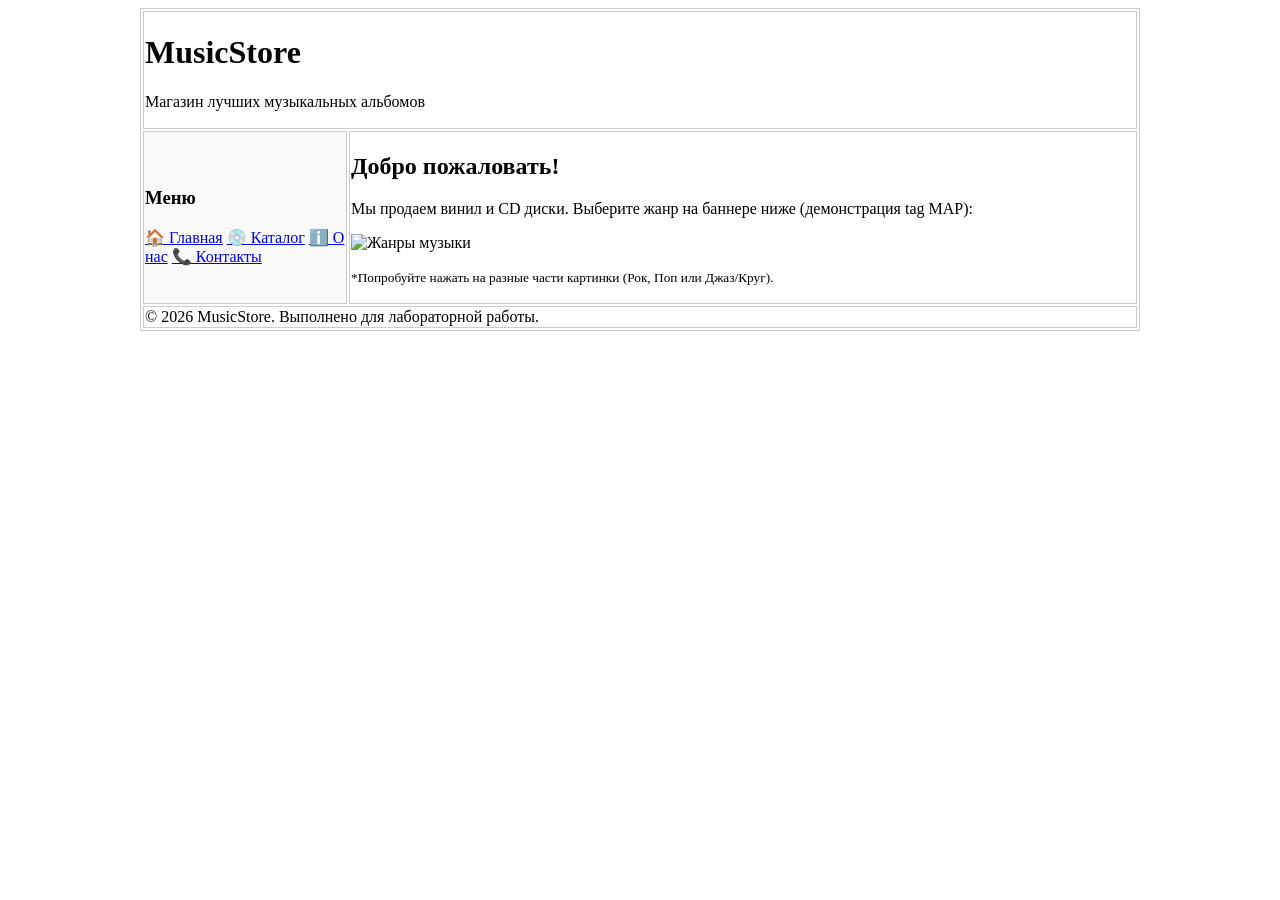
==== index.html @ 8e1440a2 "init commit" ====
<!DOCTYPE html>
<html lang="ru">
<head>
    <meta charset="UTF-8">
    <title>MusicStore - Главная</title>
</head>
<body>

<table width="1000" align="center" border="1" bordercolor="#ccc">
    
    <tr>
        <td colspan="2" class="header" height="100">
            <h1>MusicStore</h1>
            <p>Магазин лучших музыкальных альбомов</p>
        </td>
    </tr>

    <tr>
        <td width="200" bgcolor="#f9f9f9">
            <h3>Меню</h3>
            <a href="index.html" class="nav-link">🏠 Главная</a>
            <a href="catalog.html" class="nav-link">💿 Каталог</a>
            <a href="about.html" class="nav-link">ℹ️ О нас</a>
            <a href="contacts.html" class="nav-link">📞 Контакты</a>
        </td>

        <td>
            <h2>Добро пожаловать!</h2>
            <p>Мы продаем винил и CD диски. Выберите жанр на баннере ниже (демонстрация tag MAP):</p>
            
            <img src="https://placehold.co/600x200/333/fff?text=ROCK+|+POP+|+JAZZ+(Click+Section)" 
                 alt="Жанры музыки" 
                 usemap="#musicmap" 
                 border="0">

            <map name="musicmap">
                <area shape="rect" coords="0,0,200,200" href="catalog.html" alt="Rock Music" title="Раздел Рок">
                <area shape="rect" coords="200,0,400,200" href="about.html" alt="Pop Music" title="Раздел Поп">
                <area shape="circle" coords="500,100,80" href="contacts.html" alt="Jazz Music" title="Раздел Джаз">
            </map>
            
            <p><small>*Попробуйте нажать на разные части картинки (Рок, Поп или Джаз/Круг).</small></p>
        </td>
    </tr>

    <tr>
        <td colspan="2" class="footer">
            &copy; 2026 MusicStore. Выполнено для лабораторной работы.
        </td>
    </tr>
</table>

</body>
</html>
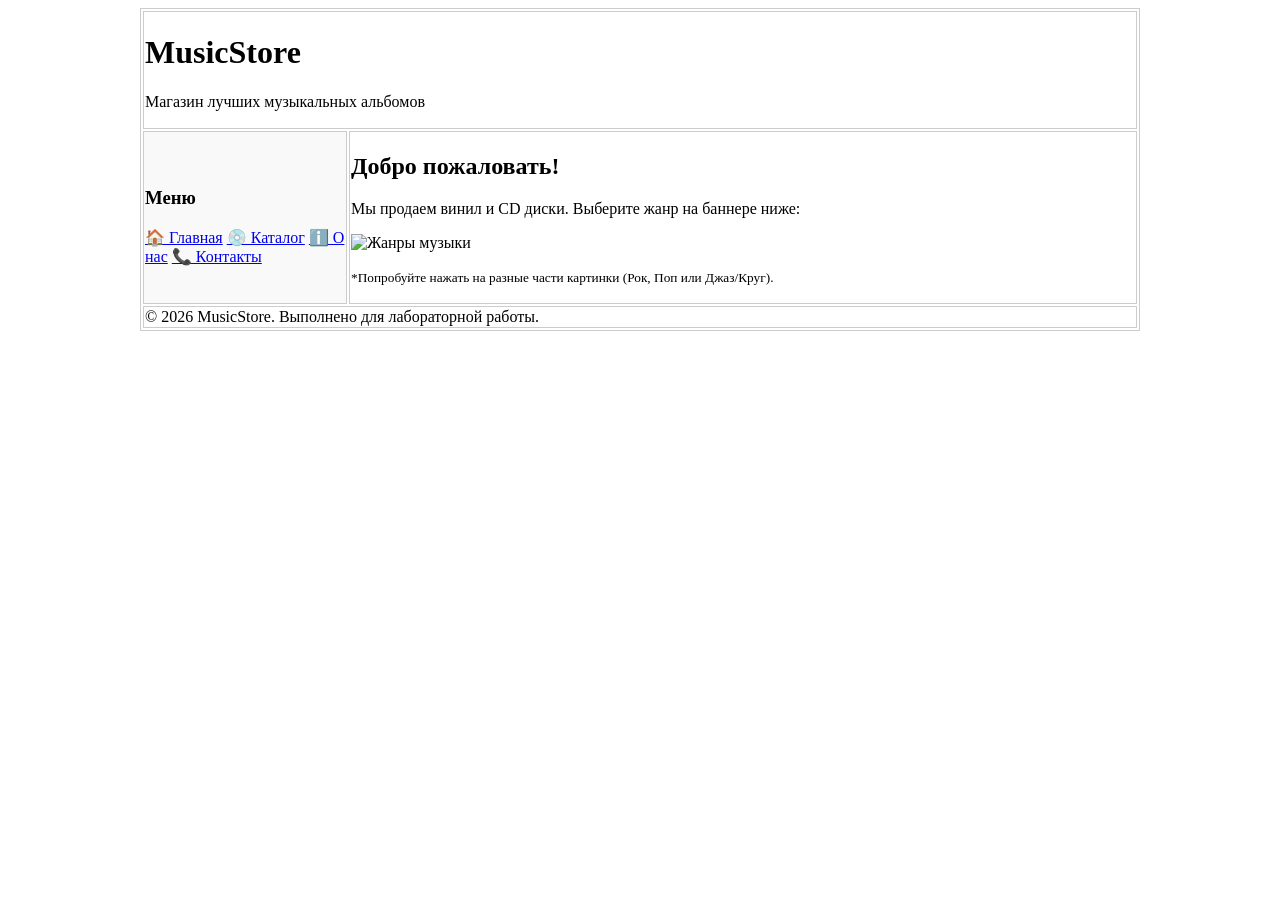
==== commit 07b63807: "feat: added some images and corrected layout" ====
--- a/index.html
+++ b/index.html
@@ -26,7 +26,7 @@
 
         <td>
             <h2>Добро пожаловать!</h2>
-            <p>Мы продаем винил и CD диски. Выберите жанр на баннере ниже (демонстрация tag MAP):</p>
+            <p>Мы продаем винил и CD диски. Выберите жанр на баннере ниже:</p>
             
             <img src="https://placehold.co/600x200/333/fff?text=ROCK+|+POP+|+JAZZ+(Click+Section)" 
                  alt="Жанры музыки" 
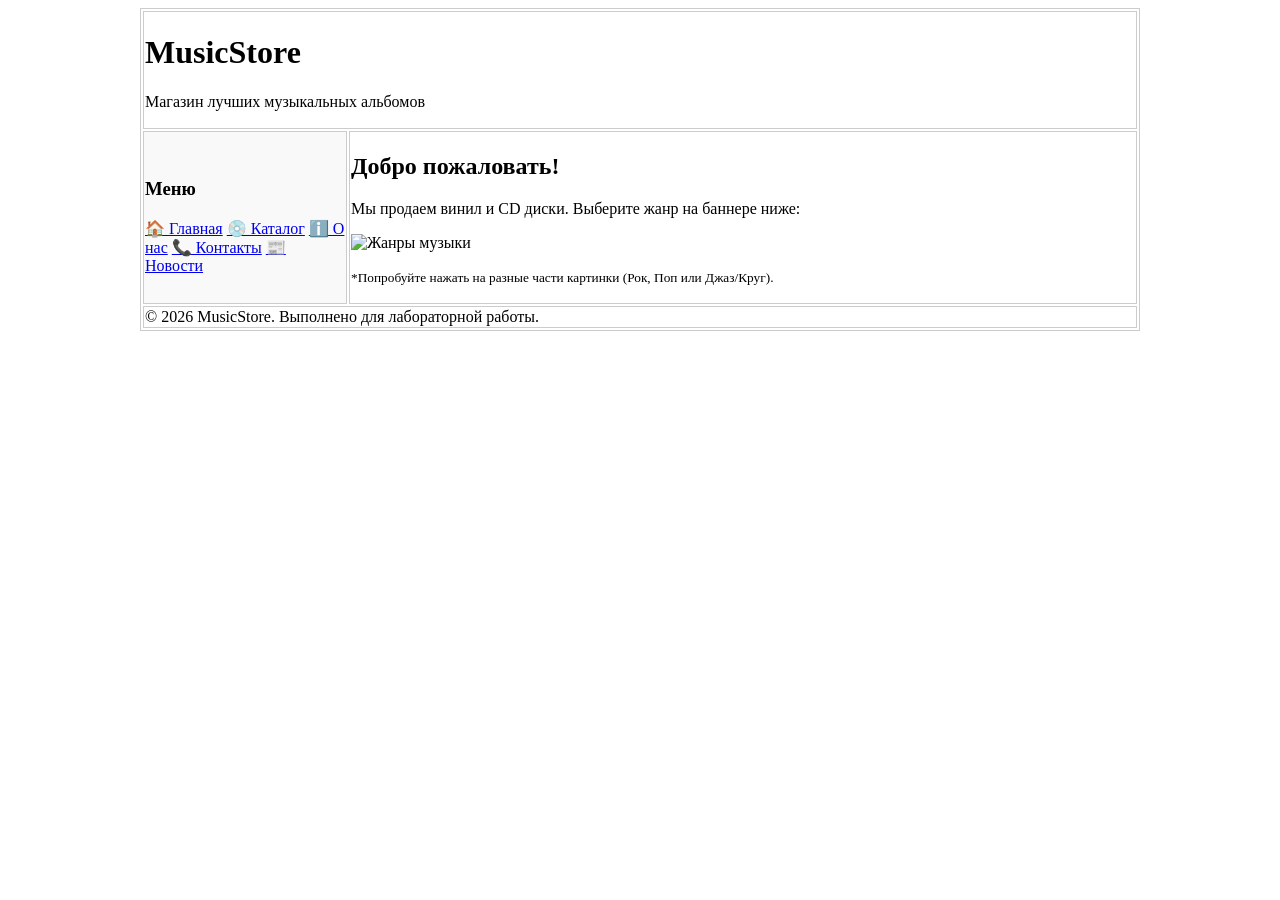
==== commit c66365db: "feat: added one page" ====
--- a/index.html
+++ b/index.html
@@ -22,6 +22,7 @@
             <a href="catalog.html" class="nav-link">💿 Каталог</a>
             <a href="about.html" class="nav-link">ℹ️ О нас</a>
             <a href="contacts.html" class="nav-link">📞 Контакты</a>
+            <a href="news.html" class="nav-link">📰 Новости</a>
         </td>
 
         <td>
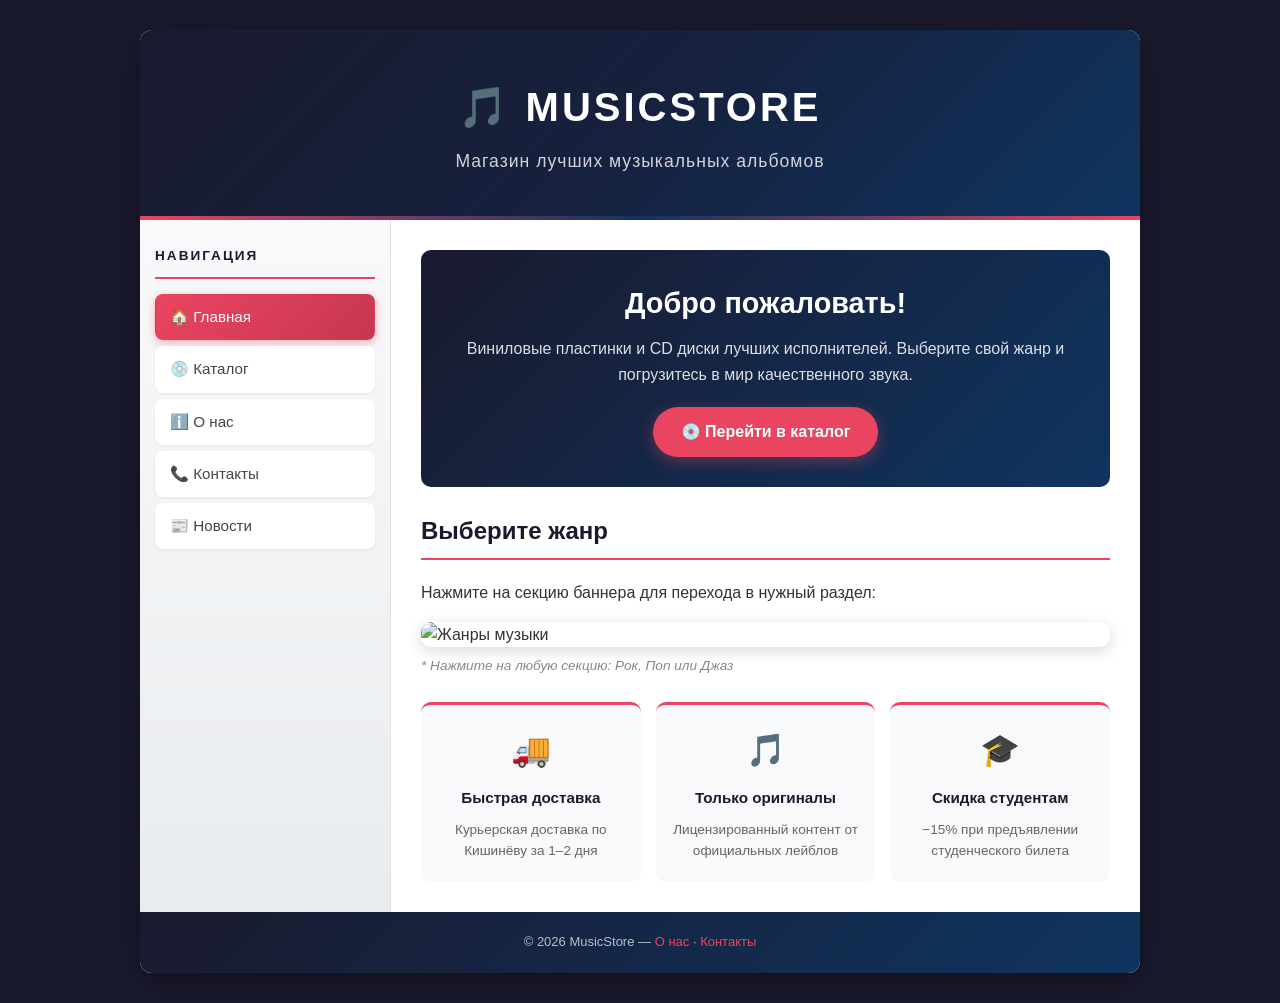
==== commit 3c3cb727: "feat: css styles and refactor" ====
--- a/index.html
+++ b/index.html
@@ -3,53 +3,78 @@
 <head>
     <meta charset="UTF-8">
     <title>MusicStore - Главная</title>
+    <link rel="stylesheet" href="css/index.css">
 </head>
 <body>
 
-<table width="1000" align="center" border="1" bordercolor="#ccc">
-    
-    <tr>
-        <td colspan="2" class="header" height="100">
-            <h1>MusicStore</h1>
-            <p>Магазин лучших музыкальных альбомов</p>
-        </td>
-    </tr>
+<div class="wrapper">
+    <div class="header">
+        <h1>🎵 MusicStore</h1>
+        <p>Магазин лучших музыкальных альбомов</p>
+    </div>
 
-    <tr>
-        <td width="200" bgcolor="#f9f9f9">
-            <h3>Меню</h3>
-            <a href="index.html" class="nav-link">🏠 Главная</a>
-            <a href="catalog.html" class="nav-link">💿 Каталог</a>
-            <a href="about.html" class="nav-link">ℹ️ О нас</a>
-            <a href="contacts.html" class="nav-link">📞 Контакты</a>
-            <a href="news.html" class="nav-link">📰 Новости</a>
-        </td>
+    <div class="main-content">
+        <div class="sidebar">
+            <h3>Навигация</h3>
+            <ul class="nav-list">
+                <li><a href="index.html" class="active">🏠 Главная</a></li>
+                <li><a href="catalog.html">💿 Каталог</a></li>
+                <li><a href="about.html">ℹ️ О нас</a></li>
+                <li><a href="contacts.html">📞 Контакты</a></li>
+                <li><a href="news.html">📰 Новости</a></li>
+            </ul>
+        </div>
 
-        <td>
-            <h2>Добро пожаловать!</h2>
-            <p>Мы продаем винил и CD диски. Выберите жанр на баннере ниже:</p>
-            
-            <img src="https://placehold.co/600x200/333/fff?text=ROCK+|+POP+|+JAZZ+(Click+Section)" 
-                 alt="Жанры музыки" 
-                 usemap="#musicmap" 
-                 border="0">
+        <div class="content">
+            <div class="hero-section">
+                <h2>Добро пожаловать!</h2>
+                <p>Виниловые пластинки и CD диски лучших исполнителей. Выберите свой жанр и погрузитесь в мир качественного звука.</p>
+                <a href="catalog.html" class="hero-btn">💿 Перейти в каталог</a>
+            </div>
 
-            <map name="musicmap">
-                <area shape="rect" coords="0,0,200,200" href="catalog.html" alt="Rock Music" title="Раздел Рок">
-                <area shape="rect" coords="200,0,400,200" href="about.html" alt="Pop Music" title="Раздел Поп">
-                <area shape="circle" coords="500,100,80" href="contacts.html" alt="Jazz Music" title="Раздел Джаз">
-            </map>
-            
-            <p><small>*Попробуйте нажать на разные части картинки (Рок, Поп или Джаз/Круг).</small></p>
-        </td>
-    </tr>
+            <div class="map-section">
+                <h2>Выберите жанр</h2>
+                <p>Нажмите на секцию баннера для перехода в нужный раздел:</p>
 
-    <tr>
-        <td colspan="2" class="footer">
-            &copy; 2026 MusicStore. Выполнено для лабораторной работы.
-        </td>
-    </tr>
-</table>
+                <div class="map-container">
+                    <img src="https://placehold.co/700x200/1a1a2e/fff?text=ROCK+|+POP+|+JAZZ"
+                         alt="Жанры музыки"
+                         usemap="#musicmap"
+                         style="width:100%; height:auto; display:block;">
+
+                    <map name="musicmap">
+                        <area shape="rect" coords="0,0,233,200"   href="catalog.html"  alt="Rock" title="🎸 Раздел Рок">
+                        <area shape="rect" coords="233,0,467,200" href="about.html"    alt="Pop"  title="🎤 Раздел Поп">
+                        <area shape="rect" coords="467,0,700,200" href="contacts.html" alt="Jazz" title="🎷 Раздел Джаз">
+                    </map>
+                </div>
+                <p class="map-hint">* Нажмите на любую секцию: Рок, Поп или Джаз</p>
+            </div>
+
+            <div class="features">
+                <div class="feature-card">
+                    <span class="feature-icon">🚚</span>
+                    <h4>Быстрая доставка</h4>
+                    <p>Курьерская доставка по Кишинёву за 1–2 дня</p>
+                </div>
+                <div class="feature-card">
+                    <span class="feature-icon">🎵</span>
+                    <h4>Только оригиналы</h4>
+                    <p>Лицензированный контент от официальных лейблов</p>
+                </div>
+                <div class="feature-card">
+                    <span class="feature-icon">🎓</span>
+                    <h4>Скидка студентам</h4>
+                    <p>−15% при предъявлении студенческого билета</p>
+                </div>
+            </div>
+        </div>
+    </div>
+
+    <div class="footer">
+        &copy; 2026 MusicStore &mdash; <a href="about.html">О нас</a> &middot; <a href="contacts.html">Контакты</a>
+    </div>
+</div>
 
 </body>
 </html>
--- a/css/index.css
+++ b/css/index.css
@@ -0,0 +1,228 @@
+body {
+    font-family: 'Segoe UI', Arial, sans-serif;
+    background-color: #1a1a2e;
+    margin: 0;
+    color: #333;
+    line-height: 1.6;
+}
+
+.wrapper {
+    width: 1000px;
+    margin: 30px auto;
+    background-color: #ffffff;
+    border-radius: 12px;
+    box-shadow: 0 8px 32px rgba(0,0,0,0.4);
+    overflow: hidden;
+}
+
+.header {
+    background: linear-gradient(135deg, #1a1a2e 0%, #16213e 50%, #0f3460 100%);
+    color: white;
+    text-align: center;
+    padding: 45px 20px;
+    position: relative;
+}
+
+.header::after {
+    content: '';
+    position: absolute;
+    bottom: 0; left: 0; right: 0;
+    height: 4px;
+    background: linear-gradient(90deg, #e94560, #0f3460, #e94560);
+}
+
+.header h1 {
+    margin: 0 0 8px 0;
+    font-size: 2.5em;
+    letter-spacing: 3px;
+    text-transform: uppercase;
+}
+
+.header p {
+    margin: 0;
+    opacity: 0.8;
+    font-size: 1.1em;
+    letter-spacing: 1px;
+}
+
+.main-content {
+    display: flex;
+    min-height: 500px;
+}
+
+.sidebar {
+    width: 220px;
+    background: linear-gradient(180deg, #f8f9fa 0%, #e9ecef 100%);
+    padding: 25px 15px;
+    border-right: 1px solid #dee2e6;
+    flex-shrink: 0;
+}
+
+.sidebar h3 {
+    color: #1a1a2e;
+    font-size: 0.85em;
+    text-transform: uppercase;
+    letter-spacing: 2px;
+    margin: 0 0 15px 0;
+    padding-bottom: 10px;
+    border-bottom: 2px solid #e94560;
+}
+
+.content {
+    padding: 30px;
+    flex-grow: 1;
+}
+
+.footer {
+    background: linear-gradient(135deg, #1a1a2e, #0f3460);
+    color: rgba(255,255,255,0.7);
+    text-align: center;
+    padding: 20px;
+    font-size: 13px;
+}
+
+.footer a { color: #e94560; text-decoration: none; }
+
+.nav-list {
+    list-style-type: none;
+    padding: 0;
+    margin: 0;
+}
+
+.nav-list li { margin-bottom: 6px; }
+
+.nav-list a:link, .nav-list a:visited {
+    display: block;
+    padding: 10px 14px;
+    background: white;
+    text-decoration: none;
+    color: #444;
+    border-radius: 8px;
+    font-size: 0.95em;
+    border: 1px solid transparent;
+    transition: all 0.25s ease;
+    box-shadow: 0 1px 3px rgba(0,0,0,0.07);
+}
+
+.nav-list a:hover {
+    background: #1a1a2e;
+    color: white;
+    transform: translateX(5px);
+    box-shadow: 3px 3px 10px rgba(0,0,0,0.15);
+    border-color: #e94560;
+}
+
+.nav-list a.active {
+    background: linear-gradient(135deg, #e94560, #c73652);
+    color: white;
+    border-color: transparent;
+    box-shadow: 0 3px 10px rgba(233, 69, 96, 0.4);
+}
+
+/* Hero Section */
+.hero-section {
+    background: linear-gradient(135deg, #1a1a2e, #0f3460);
+    border-radius: 10px;
+    padding: 30px;
+    color: white;
+    margin-bottom: 25px;
+    text-align: center;
+}
+
+.hero-section h2 {
+    margin: 0 0 10px 0;
+    font-size: 1.8em;
+    color: white;
+    border: none;
+}
+
+.hero-section p {
+    opacity: 0.85;
+    margin: 0 0 20px 0;
+}
+
+.hero-btn {
+    display: inline-block;
+    padding: 12px 28px;
+    background: #e94560;
+    color: white;
+    text-decoration: none;
+    border-radius: 25px;
+    font-weight: bold;
+    transition: all 0.3s ease;
+    box-shadow: 0 4px 15px rgba(233, 69, 96, 0.4);
+}
+
+.hero-btn:hover {
+    background: #c73652;
+    transform: translateY(-2px);
+    box-shadow: 0 6px 20px rgba(233, 69, 96, 0.5);
+}
+
+/* Map section */
+.map-section h2 {
+    color: #1a1a2e;
+    border-bottom: 2px solid #e94560;
+    padding-bottom: 8px;
+    margin-top: 0;
+}
+
+.map-container {
+    border-radius: 10px;
+    overflow: hidden;
+    box-shadow: 0 4px 15px rgba(0,0,0,0.15);
+    margin-top: 15px;
+}
+
+.map-container img {
+    display: block;
+    width: 100%;
+    transition: transform 0.3s ease;
+}
+
+.map-hint {
+    font-size: 0.85em;
+    color: #888;
+    margin-top: 8px;
+    font-style: italic;
+}
+
+/* Feature cards */
+.features {
+    display: flex;
+    gap: 15px;
+    margin-top: 25px;
+}
+
+.feature-card {
+    flex: 1;
+    text-align: center;
+    padding: 20px 15px;
+    background: #f8f9fa;
+    border-radius: 10px;
+    border-top: 3px solid #e94560;
+    transition: transform 0.3s ease, box-shadow 0.3s ease;
+}
+
+.feature-card:hover {
+    transform: translateY(-5px);
+    box-shadow: 0 8px 20px rgba(0,0,0,0.1);
+}
+
+.feature-icon {
+    font-size: 2em;
+    display: block;
+    margin-bottom: 10px;
+}
+
+.feature-card h4 {
+    margin: 0 0 8px 0;
+    color: #1a1a2e;
+    font-size: 0.95em;
+}
+
+.feature-card p {
+    margin: 0;
+    font-size: 0.85em;
+    color: #666;
+}
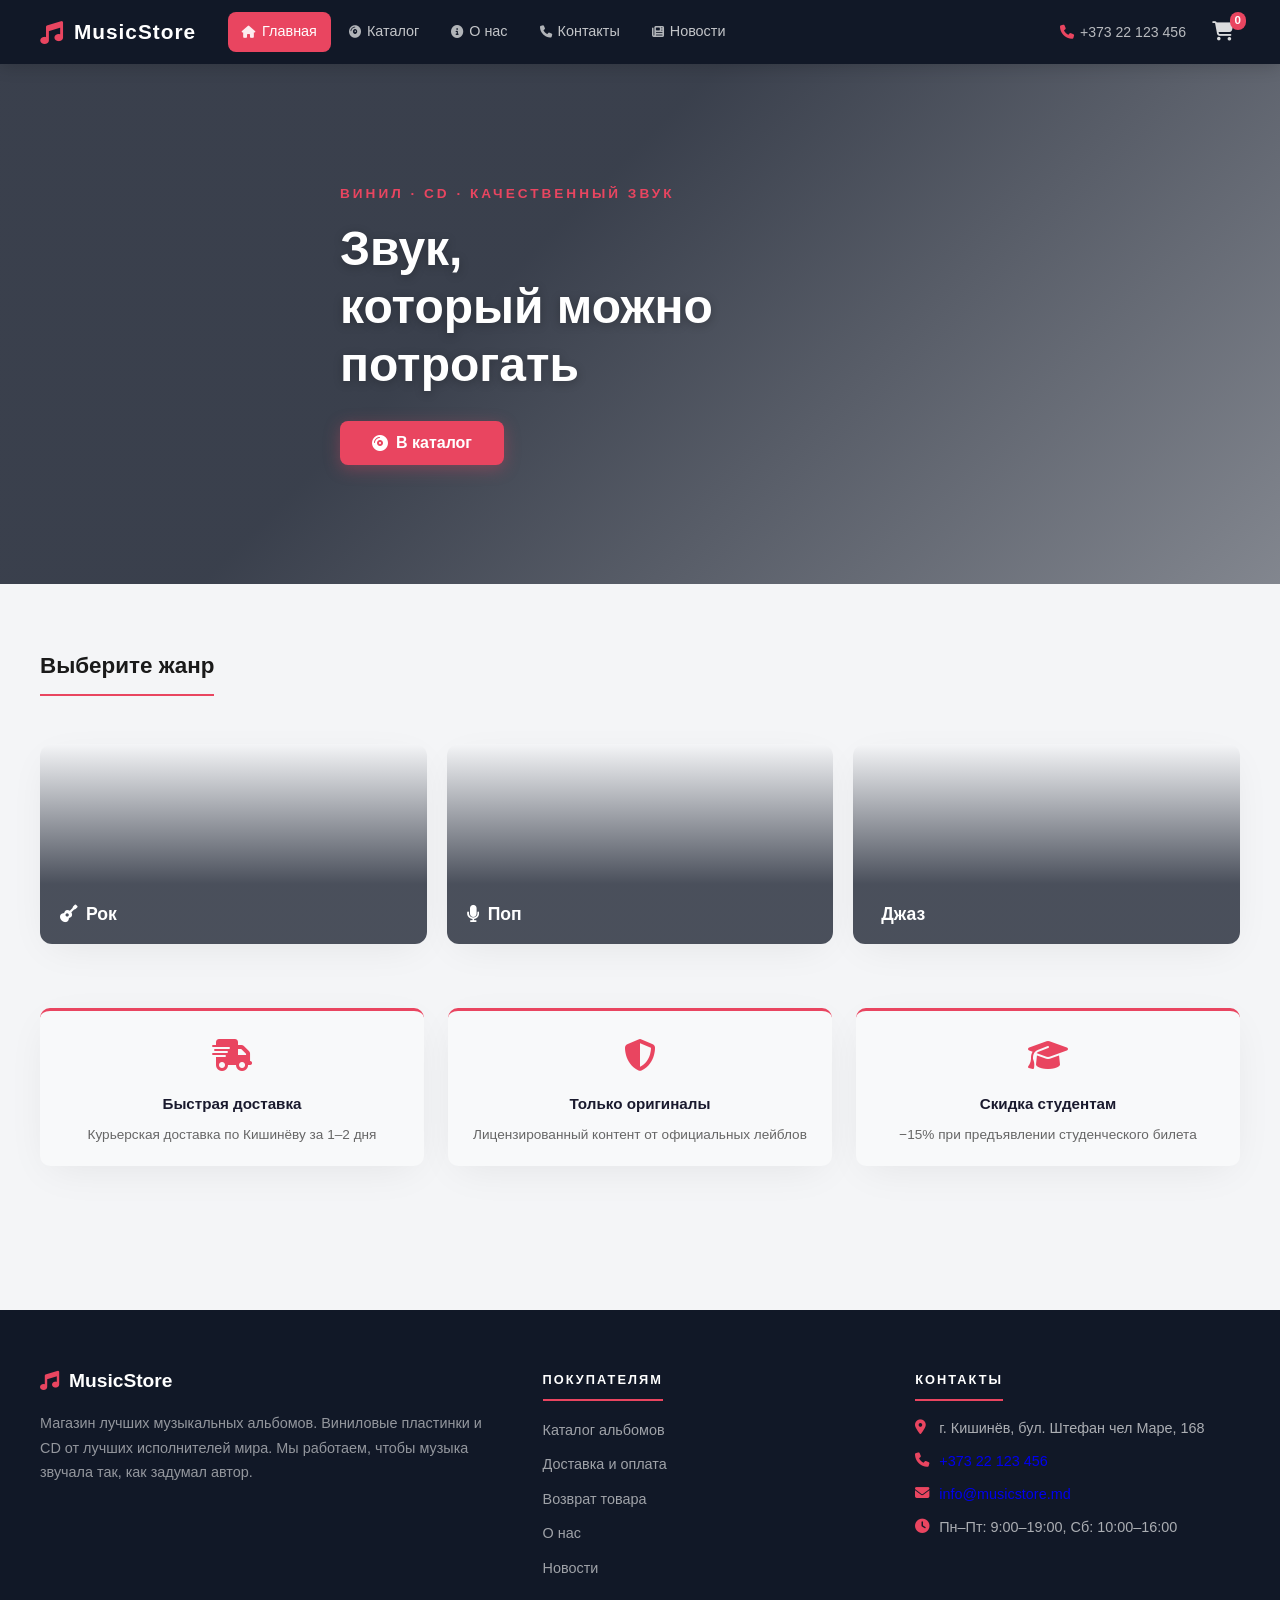
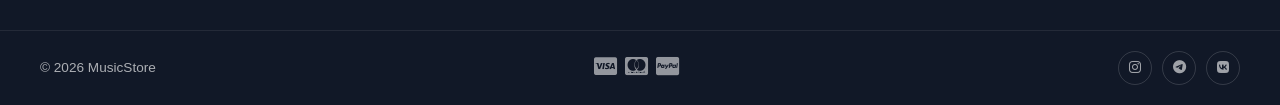
==== commit f2fdd1ab: "feat: website redesign" ====
--- a/index.html
+++ b/index.html
@@ -1,80 +1,138 @@
-<!DOCTYPE html>
+﻿<!DOCTYPE html>
 <html lang="ru">
 <head>
     <meta charset="UTF-8">
+    <meta name="viewport" content="width=device-width, initial-scale=1.0">
     <title>MusicStore - Главная</title>
-    <link rel="stylesheet" href="css/index.css">
+    <link rel="stylesheet" href="style/common.css">
+    <link rel="stylesheet" href="index.css">
+    <link rel="stylesheet" href="https://cdnjs.cloudflare.com/ajax/libs/font-awesome/6.5.0/css/all.min.css">
 </head>
 <body>
 
-<div class="wrapper">
-    <div class="header">
-        <h1>🎵 MusicStore</h1>
-        <p>Магазин лучших музыкальных альбомов</p>
+<!-- ===== HEADER ===== -->
+<header class="site-header">
+    <div class="container">
+        <a href="index.html" class="site-logo">
+            <i class="fa-solid fa-music"></i> MusicStore
+        </a>
+        <ul class="top-nav">
+            <li><a href="index.html" class="active"><i class="fa-solid fa-house"></i> Главная</a></li>
+            <li><a href="pages/catalog/catalog.html"><i class="fa-solid fa-compact-disc"></i> Каталог</a></li>
+            <li><a href="pages/about/about.html"><i class="fa-solid fa-circle-info"></i> О нас</a></li>
+            <li><a href="pages/contacts/contacts.html"><i class="fa-solid fa-phone"></i> Контакты</a></li>
+            <li><a href="pages/news/news.html"><i class="fa-solid fa-newspaper"></i> Новости</a></li>
+        </ul>
+        <div class="header-right">
+            <span class="header-phone"><i class="fa-solid fa-phone"></i> +373 22 123 456</span>
+            <a href="pages/contacts/contacts.html" class="cart-btn">
+                <i class="fa-solid fa-cart-shopping"></i>
+                <span class="cart-badge">0</span>
+            </a>
+        </div>
     </div>
+</header>
 
-    <div class="main-content">
-        <div class="sidebar">
-            <h3>Навигация</h3>
-            <ul class="nav-list">
-                <li><a href="index.html" class="active">🏠 Главная</a></li>
-                <li><a href="catalog.html">💿 Каталог</a></li>
-                <li><a href="about.html">ℹ️ О нас</a></li>
-                <li><a href="contacts.html">📞 Контакты</a></li>
-                <li><a href="news.html">📰 Новости</a></li>
-            </ul>
-        </div>
+<!-- ===== HERO ===== -->
+<section class="hero">
+    <div class="hero-overlay"></div>
+    <div class="container hero-content">
+        <p class="hero-tagline">Винил · CD · Качественный звук</p>
+        <h1>Звук,<br>который можно<br>потрогать</h1>
+        <a href="pages/catalog/catalog.html" class="btn btn-primary hero-cta">
+            <i class="fa-solid fa-compact-disc"></i> В каталог
+        </a>
+    </div>
+</section>
 
-        <div class="content">
-            <div class="hero-section">
-                <h2>Добро пожаловать!</h2>
-                <p>Виниловые пластинки и CD диски лучших исполнителей. Выберите свой жанр и погрузитесь в мир качественного звука.</p>
-                <a href="catalog.html" class="hero-btn">💿 Перейти в каталог</a>
+<!-- ===== MAIN ===== -->
+<main class="main-wrap">
+    <div class="container">
+
+        <!-- Genre map -->
+        <section class="genres-section">
+            <h2 class="section-title">Выберите жанр</h2>
+            <div class="genres-grid">
+                <a href="pages/catalog/catalog.html" class="genre-card" style="background-image:url('https://images.unsplash.com/photo-1498038432885-c6f3f1b912ee?w=600&q=70')">
+                    <div class="genre-overlay"></div>
+                    <span class="genre-label"><i class="fa-solid fa-guitar"></i> Рок</span>
+                </a>
+                <a href="pages/catalog/catalog.html" class="genre-card" style="background-image:url('https://images.unsplash.com/photo-1493225457124-a3eb161ffa5f?w=600&q=70')">
+                    <div class="genre-overlay"></div>
+                    <span class="genre-label"><i class="fa-solid fa-microphone"></i> Поп</span>
+                </a>
+                <a href="pages/catalog/catalog.html" class="genre-card" style="background-image:url('https://images.unsplash.com/photo-1415201364774-f6f0bb35f28f?w=600&q=70')">
+                    <div class="genre-overlay"></div>
+                    <span class="genre-label"><i class="fa-solid fa-saxophone"></i> Джаз</span>
+                </a>
             </div>
+        </section>
 
-            <div class="map-section">
-                <h2>Выберите жанр</h2>
-                <p>Нажмите на секцию баннера для перехода в нужный раздел:</p>
+        <!-- Features -->
+        <section class="features-section">
+            <div class="feature-card">
+                <span class="feature-icon"><i class="fa-solid fa-truck-fast"></i></span>
+                <h4>Быстрая доставка</h4>
+                <p>Курьерская доставка по Кишинёву за 1–2 дня</p>
+            </div>
+            <div class="feature-card">
+                <span class="feature-icon"><i class="fa-solid fa-shield-halved"></i></span>
+                <h4>Только оригиналы</h4>
+                <p>Лицензированный контент от официальных лейблов</p>
+            </div>
+            <div class="feature-card">
+                <span class="feature-icon"><i class="fa-solid fa-graduation-cap"></i></span>
+                <h4>Скидка студентам</h4>
+                <p>−15% при предъявлении студенческого билета</p>
+            </div>
+        </section>
 
-                <div class="map-container">
-                    <img src="https://placehold.co/700x200/1a1a2e/fff?text=ROCK+|+POP+|+JAZZ"
-                         alt="Жанры музыки"
-                         usemap="#musicmap"
-                         style="width:100%; height:auto; display:block;">
+    </div>
+</main>
 
-                    <map name="musicmap">
-                        <area shape="rect" coords="0,0,233,200"   href="catalog.html"  alt="Rock" title="🎸 Раздел Рок">
-                        <area shape="rect" coords="233,0,467,200" href="about.html"    alt="Pop"  title="🎤 Раздел Поп">
-                        <area shape="rect" coords="467,0,700,200" href="contacts.html" alt="Jazz" title="🎷 Раздел Джаз">
-                    </map>
-                </div>
-                <p class="map-hint">* Нажмите на любую секцию: Рок, Поп или Джаз</p>
+<!-- ===== FOOTER ===== -->
+<footer class="site-footer">
+    <div class="footer-top">
+        <div class="container">
+            <div class="footer-col">
+                <div class="footer-logo"><i class="fa-solid fa-music"></i> MusicStore</div>
+                <p class="footer-about">Магазин лучших музыкальных альбомов. Виниловые пластинки и CD от лучших исполнителей мира. Мы работаем, чтобы музыка звучала так, как задумал автор.</p>
             </div>
-
-            <div class="features">
-                <div class="feature-card">
-                    <span class="feature-icon">🚚</span>
-                    <h4>Быстрая доставка</h4>
-                    <p>Курьерская доставка по Кишинёву за 1–2 дня</p>
-                </div>
-                <div class="feature-card">
-                    <span class="feature-icon">🎵</span>
-                    <h4>Только оригиналы</h4>
-                    <p>Лицензированный контент от официальных лейблов</p>
-                </div>
-                <div class="feature-card">
-                    <span class="feature-icon">🎓</span>
-                    <h4>Скидка студентам</h4>
-                    <p>−15% при предъявлении студенческого билета</p>
-                </div>
+            <div class="footer-col">
+                <h4>Покупателям</h4>
+                <ul class="footer-links">
+                    <li><a href="pages/catalog/catalog.html">Каталог альбомов</a></li>
+                    <li><a href="pages/contacts/contacts.html">Доставка и оплата</a></li>
+                    <li><a href="pages/contacts/contacts.html">Возврат товара</a></li>
+                    <li><a href="pages/about/about.html">О нас</a></li>
+                    <li><a href="pages/news/news.html">Новости</a></li>
+                </ul>
+            </div>
+            <div class="footer-col">
+                <h4>Контакты</h4>
+                <div class="footer-contact-item"><i class="fa-solid fa-location-dot"></i><span>г. Кишинёв, бул. Штефан чел Маре, 168</span></div>
+                <div class="footer-contact-item"><i class="fa-solid fa-phone"></i><a href="tel:+37322123456">+373 22 123 456</a></div>
+                <div class="footer-contact-item"><i class="fa-solid fa-envelope"></i><a href="mailto:info@musicstore.md">info@musicstore.md</a></div>
+                <div class="footer-contact-item"><i class="fa-solid fa-clock"></i><span>Пн–Пт: 9:00–19:00,&nbsp;Сб: 10:00–16:00</span></div>
             </div>
         </div>
     </div>
-
-    <div class="footer">
-        &copy; 2026 MusicStore &mdash; <a href="about.html">О нас</a> &middot; <a href="contacts.html">Контакты</a>
+    <div class="footer-bottom">
+        <div class="container">
+            <span class="footer-copy">&copy; 2026 MusicStore</span>
+            <div class="footer-payments">
+                <i class="fa-brands fa-cc-visa"></i>
+                <i class="fa-brands fa-cc-mastercard"></i>
+                <i class="fa-brands fa-cc-paypal"></i>
+            </div>
+            <div class="footer-social">
+                <a href="#" aria-label="Instagram"><i class="fa-brands fa-instagram"></i></a>
+                <a href="#" aria-label="Telegram"><i class="fa-brands fa-telegram"></i></a>
+                <a href="#" aria-label="VK"><i class="fa-brands fa-vk"></i></a>
+            </div>
+        </div>
     </div>
-</div>
+</footer>
 
 </body>
-</html>+</html>
--- a/style/common.css
+++ b/style/common.css
@@ -0,0 +1,347 @@
+/* ===================================================
+   MusicStore — Common styles (shared across all pages)
+   =================================================== */
+
+/* ---- Reset & Base ---- */
+*, *::before, *::after { box-sizing: border-box; }
+
+body {
+    font-family: 'Segoe UI', Arial, sans-serif;
+    background-color: #F4F5F7;
+    margin: 0;
+    color: #333333;
+    line-height: 1.6;
+    font-weight: 400;
+}
+
+a { text-decoration: none; }
+
+/* ---- Design tokens ---- */
+:root {
+    --clr-dark:    #111827;
+    --clr-accent:  #E94560;
+    --clr-accent2: #C73652;
+    --clr-bg:      #F4F5F7;
+    --clr-white:   #FFFFFF;
+    --clr-text:    #333333;
+    --clr-muted:   #666666;
+    --shadow-soft: 0 10px 40px -10px rgba(0,0,0,0.08);
+    --shadow-md:   0 4px 20px rgba(0,0,0,0.10);
+    --radius:      12px;
+    --container:   1200px;
+}
+
+/* ---- Container ---- */
+.container {
+    max-width: var(--container);
+    width: calc(100% - 48px);
+    margin-left: auto;
+    margin-right: auto;
+}
+
+/* ============================================================
+   SITE HEADER (top nav, full-width)
+   ============================================================ */
+.site-header {
+    background: var(--clr-dark);
+    position: sticky;
+    top: 0;
+    z-index: 100;
+    box-shadow: 0 2px 16px rgba(0,0,0,0.18);
+}
+
+.site-header .container {
+    display: flex;
+    align-items: center;
+    gap: 32px;
+    padding-top: 0;
+    padding-bottom: 0;
+    height: 64px;
+}
+
+/* Logo */
+.site-logo {
+    display: flex;
+    align-items: center;
+    gap: 10px;
+    color: #FFFFFF;
+    font-size: 1.3em;
+    font-weight: 700;
+    letter-spacing: 1px;
+    white-space: nowrap;
+    flex-shrink: 0;
+}
+
+.site-logo i { color: var(--clr-accent); font-size: 1.1em; }
+
+/* Top nav */
+.top-nav {
+    display: flex;
+    list-style: none;
+    margin: 0;
+    padding: 0;
+    gap: 4px;
+    flex: 1;
+}
+
+.top-nav a {
+    display: flex;
+    align-items: center;
+    gap: 6px;
+    padding: 8px 14px;
+    color: rgba(255,255,255,0.75);
+    font-size: 0.9em;
+    border-radius: 8px;
+    transition: background 0.2s, color 0.2s;
+}
+
+.top-nav a:hover { background: rgba(255,255,255,0.08); color: #fff; }
+
+.top-nav a.active {
+    background: var(--clr-accent);
+    color: #fff;
+}
+
+.top-nav a i { font-size: 0.85em; opacity: 0.9; }
+
+/* Header right: phone + cart */
+.header-right {
+    display: flex;
+    align-items: center;
+    gap: 20px;
+    margin-left: auto;
+    flex-shrink: 0;
+}
+
+.header-phone {
+    color: rgba(255,255,255,0.7);
+    font-size: 0.88em;
+    display: flex;
+    align-items: center;
+    gap: 6px;
+}
+
+.header-phone i { color: var(--clr-accent); }
+
+.cart-btn {
+    position: relative;
+    color: rgba(255,255,255,0.85);
+    font-size: 1.2em;
+    line-height: 1;
+    padding: 6px;
+    transition: color 0.2s;
+}
+
+.cart-btn:hover { color: var(--clr-accent); }
+
+.cart-badge {
+    position: absolute;
+    top: -4px;
+    right: -6px;
+    background: var(--clr-accent);
+    color: #fff;
+    font-size: 0.6em;
+    font-weight: 700;
+    line-height: 1;
+    padding: 3px 5px;
+    border-radius: 99px;
+    min-width: 16px;
+    text-align: center;
+}
+
+/* ============================================================
+   SITE FOOTER (3-column, full-width)
+   ============================================================ */
+.site-footer {
+    background: var(--clr-dark);
+    color: rgba(255,255,255,0.65);
+    margin-top: 80px;
+}
+
+.footer-top {
+    padding: 56px 0 40px;
+}
+
+.footer-top .container {
+    display: grid;
+    grid-template-columns: 1.4fr 1fr 1fr;
+    gap: 48px;
+}
+
+.footer-logo {
+    display: flex;
+    align-items: center;
+    gap: 10px;
+    color: #fff;
+    font-size: 1.2em;
+    font-weight: 700;
+    margin-bottom: 12px;
+}
+
+.footer-logo i { color: var(--clr-accent); }
+
+.footer-about { font-size: 0.9em; line-height: 1.7; color: rgba(255,255,255,0.55); }
+
+.footer-col h4 {
+    color: #fff;
+    font-size: 0.8em;
+    text-transform: uppercase;
+    letter-spacing: 2px;
+    margin: 0 0 16px 0;
+    padding-bottom: 8px;
+    border-bottom: 2px solid var(--clr-accent);
+    display: inline-block;
+}
+
+.footer-links {
+    list-style: none;
+    padding: 0;
+    margin: 0;
+}
+
+.footer-links li { margin-bottom: 9px; }
+
+.footer-links a {
+    color: rgba(255,255,255,0.6);
+    font-size: 0.9em;
+    transition: color 0.2s;
+}
+
+.footer-links a:hover { color: var(--clr-accent); }
+
+.footer-contact-item {
+    display: flex;
+    align-items: flex-start;
+    gap: 10px;
+    margin-bottom: 10px;
+    font-size: 0.9em;
+}
+
+.footer-contact-item i {
+    color: var(--clr-accent);
+    margin-top: 3px;
+    width: 14px;
+    flex-shrink: 0;
+}
+
+.footer-bottom {
+    border-top: 1px solid rgba(255,255,255,0.08);
+    padding: 20px 0;
+}
+
+.footer-bottom .container {
+    display: flex;
+    align-items: center;
+    justify-content: space-between;
+    flex-wrap: wrap;
+    gap: 12px;
+}
+
+.footer-copy { font-size: 0.85em; }
+
+.footer-social {
+    display: flex;
+    gap: 10px;
+}
+
+.footer-social a {
+    width: 34px;
+    height: 34px;
+    border-radius: 50%;
+    border: 1px solid rgba(255,255,255,0.15);
+    display: flex;
+    align-items: center;
+    justify-content: center;
+    color: rgba(255,255,255,0.6);
+    font-size: 0.85em;
+    transition: background 0.2s, color 0.2s, border-color 0.2s;
+}
+
+.footer-social a:hover {
+    background: var(--clr-accent);
+    color: #fff;
+    border-color: var(--clr-accent);
+}
+
+.footer-payments {
+    display: flex;
+    align-items: center;
+    gap: 8px;
+    font-size: 0.8em;
+    color: rgba(255,255,255,0.4);
+}
+
+.footer-payments i { font-size: 1.6em; color: rgba(255,255,255,0.55); }
+
+/* ============================================================
+   PAGE HERO (inner pages — replaces old dark header)
+   ============================================================ */
+.page-hero {
+    background: var(--clr-dark);
+    padding: 48px 0 44px;
+    border-bottom: 3px solid var(--clr-accent);
+}
+
+.page-hero h1 {
+    margin: 0;
+    font-size: 2em;
+    font-weight: 700;
+    color: #fff;
+    letter-spacing: 1px;
+}
+
+.page-hero h1 i { color: var(--clr-accent); margin-right: 10px; }
+
+/* ============================================================
+   UTILITY
+   ============================================================ */
+.btn {
+    display: inline-flex;
+    align-items: center;
+    gap: 8px;
+    padding: 12px 28px;
+    border: none;
+    border-radius: 8px;
+    cursor: pointer;
+    font-weight: 700;
+    font-size: 0.95em;
+    transition: transform 0.2s ease, box-shadow 0.2s ease, background 0.2s;
+    line-height: 1;
+}
+
+.btn-primary {
+    background: var(--clr-accent);
+    color: #fff;
+    box-shadow: 0 4px 16px rgba(233,69,96,0.35);
+}
+
+.btn-primary:hover {
+    background: var(--clr-accent2);
+    transform: translateY(-2px);
+    box-shadow: 0 8px 24px rgba(233,69,96,0.45);
+    color: #fff;
+}
+
+.btn-secondary {
+    background: #eaeaea;
+    color: #555;
+}
+
+.btn-secondary:hover {
+    background: #d8d8d8;
+    transform: translateY(-2px);
+}
+
+h1, h2, h3, h4 { color: #1A1A1A; font-weight: 700; }
+
+h2 { font-size: 1.5em; }
+
+.section-title {
+    font-size: 1.4em;
+    font-weight: 700;
+    color: #1A1A1A;
+    margin: 0 0 24px 0;
+    padding-bottom: 10px;
+    border-bottom: 2px solid var(--clr-accent);
+    display: inline-block;
+}
--- a/index.css
+++ b/index.css
@@ -0,0 +1,376 @@
+/* ===================================================
+   index.css — Home page specific styles
+   =================================================== */
+
+/* ---- Hero ---- */
+.hero {
+    position: relative;
+    height: 520px;
+    background-image: url('https://images.unsplash.com/photo-1461360370896-922624d12aa1?w=1600&q=80');
+    background-size: cover;
+    background-position: center;
+    display: flex;
+    align-items: center;
+}
+
+.hero-overlay {
+    position: absolute;
+    inset: 0;
+    background: linear-gradient(135deg, rgba(17,24,39,0.82) 40%, rgba(17,24,39,0.50) 100%);
+}
+
+.hero-content {
+    position: relative;
+    z-index: 1;
+    max-width: 600px;
+}
+
+.hero-tagline {
+    color: var(--clr-accent);
+    font-size: 0.85em;
+    font-weight: 700;
+    text-transform: uppercase;
+    letter-spacing: 3px;
+    margin: 0 0 16px 0;
+}
+
+.hero-content h1 {
+    color: #fff;
+    font-size: 3em;
+    font-weight: 700;
+    line-height: 1.2;
+    margin: 0 0 28px 0;
+    text-shadow: 0 2px 10px rgba(0,0,0,0.25);
+}
+
+.hero-cta {
+    font-size: 1em;
+    padding: 14px 32px;
+}
+
+/* ---- Genres grid ---- */
+.main-wrap { padding: 64px 0; }
+
+.genres-section { margin-bottom: 64px; }
+
+.genres-grid {
+    display: grid;
+    grid-template-columns: repeat(3, 1fr);
+    gap: 20px;
+    margin-top: 24px;
+}
+
+.genre-card {
+    position: relative;
+    height: 200px;
+    border-radius: var(--radius);
+    overflow: hidden;
+    background-size: cover;
+    background-position: center;
+    display: flex;
+    align-items: flex-end;
+    transition: transform 0.3s ease, box-shadow 0.3s ease;
+    box-shadow: var(--shadow-soft);
+}
+
+.genre-card:hover {
+    transform: translateY(-6px);
+    box-shadow: 0 20px 50px -10px rgba(0,0,0,0.2);
+}
+
+.genre-overlay {
+    position: absolute;
+    inset: 0;
+    background: linear-gradient(to top, rgba(17,24,39,0.75) 30%, transparent 100%);
+    transition: background 0.3s;
+}
+
+.genre-card:hover .genre-overlay {
+    background: linear-gradient(to top, rgba(233,69,96,0.70) 0%, rgba(17,24,39,0.55) 100%);
+}
+
+.genre-label {
+    position: relative;
+    z-index: 1;
+    color: #fff;
+    font-weight: 700;
+    font-size: 1.1em;
+    padding: 16px 20px;
+    display: flex;
+    align-items: center;
+    gap: 8px;
+}
+
+/* ---- Features ---- */
+.features-section {
+    display: grid;
+    grid-template-columns: repeat(3, 1fr);
+    gap: 24px;
+}
+
+.feature-card {
+    background: var(--clr-white);
+    border-radius: var(--radius);
+    padding: 32px 28px;
+    text-align: center;
+    border-top: 3px solid var(--clr-accent);
+    box-shadow: var(--shadow-soft);
+    transition: transform 0.3s ease, box-shadow 0.3s ease;
+}
+
+.feature-card:hover {
+    transform: translateY(-6px);
+    box-shadow: var(--shadow-md);
+}
+
+.feature-icon {
+    font-size: 2em;
+    color: var(--clr-accent);
+    display: block;
+    margin-bottom: 14px;
+}
+
+.feature-card h4 {
+    margin: 0 0 8px 0;
+    font-size: 1em;
+    color: #1A1A1A;
+}
+
+.feature-card p {
+    margin: 0;
+    font-size: 0.88em;
+    color: var(--clr-muted);
+    line-height: 1.6;
+}
+
+
+.wrapper {
+    max-width: 1500px;
+    width: calc(100% - 30px);
+    margin: 30px auto;
+    background-color: #ffffff;
+    border-radius: 12px;
+    box-shadow: 0 8px 32px rgba(0,0,0,0.4);
+    overflow: hidden;
+}
+
+.header {
+    background: linear-gradient(135deg, #1a1a2e 0%, #16213e 50%, #0f3460 100%);
+    color: white;
+    text-align: center;
+    padding: 45px 20px;
+    position: relative;
+}
+
+.header::after {
+    content: '';
+    position: absolute;
+    bottom: 0; left: 0; right: 0;
+    height: 4px;
+    background: linear-gradient(90deg, #e94560, #0f3460, #e94560);
+}
+
+.header h1 {
+    margin: 0 0 8px 0;
+    font-size: 2.5em;
+    letter-spacing: 3px;
+    text-transform: uppercase;
+}
+
+.header p {
+    margin: 0;
+    opacity: 0.8;
+    font-size: 1.1em;
+    letter-spacing: 1px;
+}
+
+.main-content {
+    display: flex;
+    min-height: 500px;
+}
+
+.sidebar {
+    width: 220px;
+    background: linear-gradient(180deg, #f8f9fa 0%, #e9ecef 100%);
+    padding: 25px 15px;
+    border-right: 1px solid #dee2e6;
+    flex-shrink: 0;
+}
+
+.sidebar h3 {
+    color: #1a1a2e;
+    font-size: 0.85em;
+    text-transform: uppercase;
+    letter-spacing: 2px;
+    margin: 0 0 15px 0;
+    padding-bottom: 10px;
+    border-bottom: 2px solid #e94560;
+}
+
+.content {
+    padding: 30px;
+    flex-grow: 1;
+}
+
+.footer {
+    background: linear-gradient(135deg, #1a1a2e, #0f3460);
+    color: rgba(255,255,255,0.7);
+    text-align: center;
+    padding: 20px;
+    font-size: 13px;
+}
+
+.footer a { color: #e94560; text-decoration: none; }
+
+.nav-list {
+    list-style-type: none;
+    padding: 0;
+    margin: 0;
+}
+
+.nav-list li { margin-bottom: 6px; }
+
+.nav-list a:link, .nav-list a:visited {
+    display: block;
+    padding: 10px 14px;
+    background: white;
+    text-decoration: none;
+    color: #444;
+    border-radius: 8px;
+    font-size: 0.95em;
+    border: 1px solid transparent;
+    transition: all 0.25s ease;
+    box-shadow: 0 1px 3px rgba(0,0,0,0.07);
+}
+
+.nav-list a:hover {
+    background: #1a1a2e;
+    color: white;
+    transform: translateX(5px);
+    box-shadow: 3px 3px 10px rgba(0,0,0,0.15);
+    border-color: #e94560;
+}
+
+.nav-list a.active {
+    background: linear-gradient(135deg, #e94560, #c73652);
+    color: white;
+    border-color: transparent;
+    box-shadow: 0 3px 10px rgba(233, 69, 96, 0.4);
+}
+
+.nav-list a i {
+    width: 16px;
+    text-align: center;
+    margin-right: 7px;
+    font-size: 0.9em;
+    opacity: 0.85;
+}
+
+/* Hero Section */
+.hero-section {
+    background: linear-gradient(135deg, #1a1a2e, #0f3460);
+    border-radius: 10px;
+    padding: 30px;
+    color: white;
+    margin-bottom: 25px;
+    text-align: center;
+}
+
+.hero-section h2 {
+    margin: 0 0 10px 0;
+    font-size: 1.8em;
+    color: white;
+    border: none;
+}
+
+.hero-section p {
+    opacity: 0.85;
+    margin: 0 0 20px 0;
+}
+
+.hero-btn {
+    display: inline-block;
+    padding: 12px 28px;
+    background: #e94560;
+    color: white;
+    text-decoration: none;
+    border-radius: 25px;
+    font-weight: bold;
+    transition: all 0.3s ease;
+    box-shadow: 0 4px 15px rgba(233, 69, 96, 0.4);
+}
+
+.hero-btn:hover {
+    background: #c73652;
+    transform: translateY(-2px);
+    box-shadow: 0 6px 20px rgba(233, 69, 96, 0.5);
+}
+
+/* Map section */
+.map-section h2 {
+    color: #1a1a2e;
+    border-bottom: 2px solid #e94560;
+    padding-bottom: 8px;
+    margin-top: 0;
+}
+
+.map-container {
+    border-radius: 10px;
+    overflow: hidden;
+    box-shadow: 0 4px 15px rgba(0,0,0,0.15);
+    margin-top: 15px;
+}
+
+.map-container img {
+    display: block;
+    width: 100%;
+    transition: transform 0.3s ease;
+}
+
+.map-hint {
+    font-size: 0.85em;
+    color: #888;
+    margin-top: 8px;
+    font-style: italic;
+}
+
+/* Feature cards */
+.features {
+    display: flex;
+    gap: 15px;
+    margin-top: 25px;
+}
+
+.feature-card {
+    flex: 1;
+    text-align: center;
+    padding: 20px 15px;
+    background: #f8f9fa;
+    border-radius: 10px;
+    border-top: 3px solid #e94560;
+    transition: transform 0.3s ease, box-shadow 0.3s ease;
+}
+
+.feature-card:hover {
+    transform: translateY(-5px);
+    box-shadow: 0 8px 20px rgba(0,0,0,0.1);
+}
+
+.feature-icon {
+    font-size: 2em;
+    display: block;
+    margin-bottom: 10px;
+    color: #e94560;
+}
+
+.feature-card h4 {
+    margin: 0 0 8px 0;
+    color: #1a1a2e;
+    font-size: 0.95em;
+}
+
+.feature-card p {
+    margin: 0;
+    font-size: 0.85em;
+    color: #666;
+}
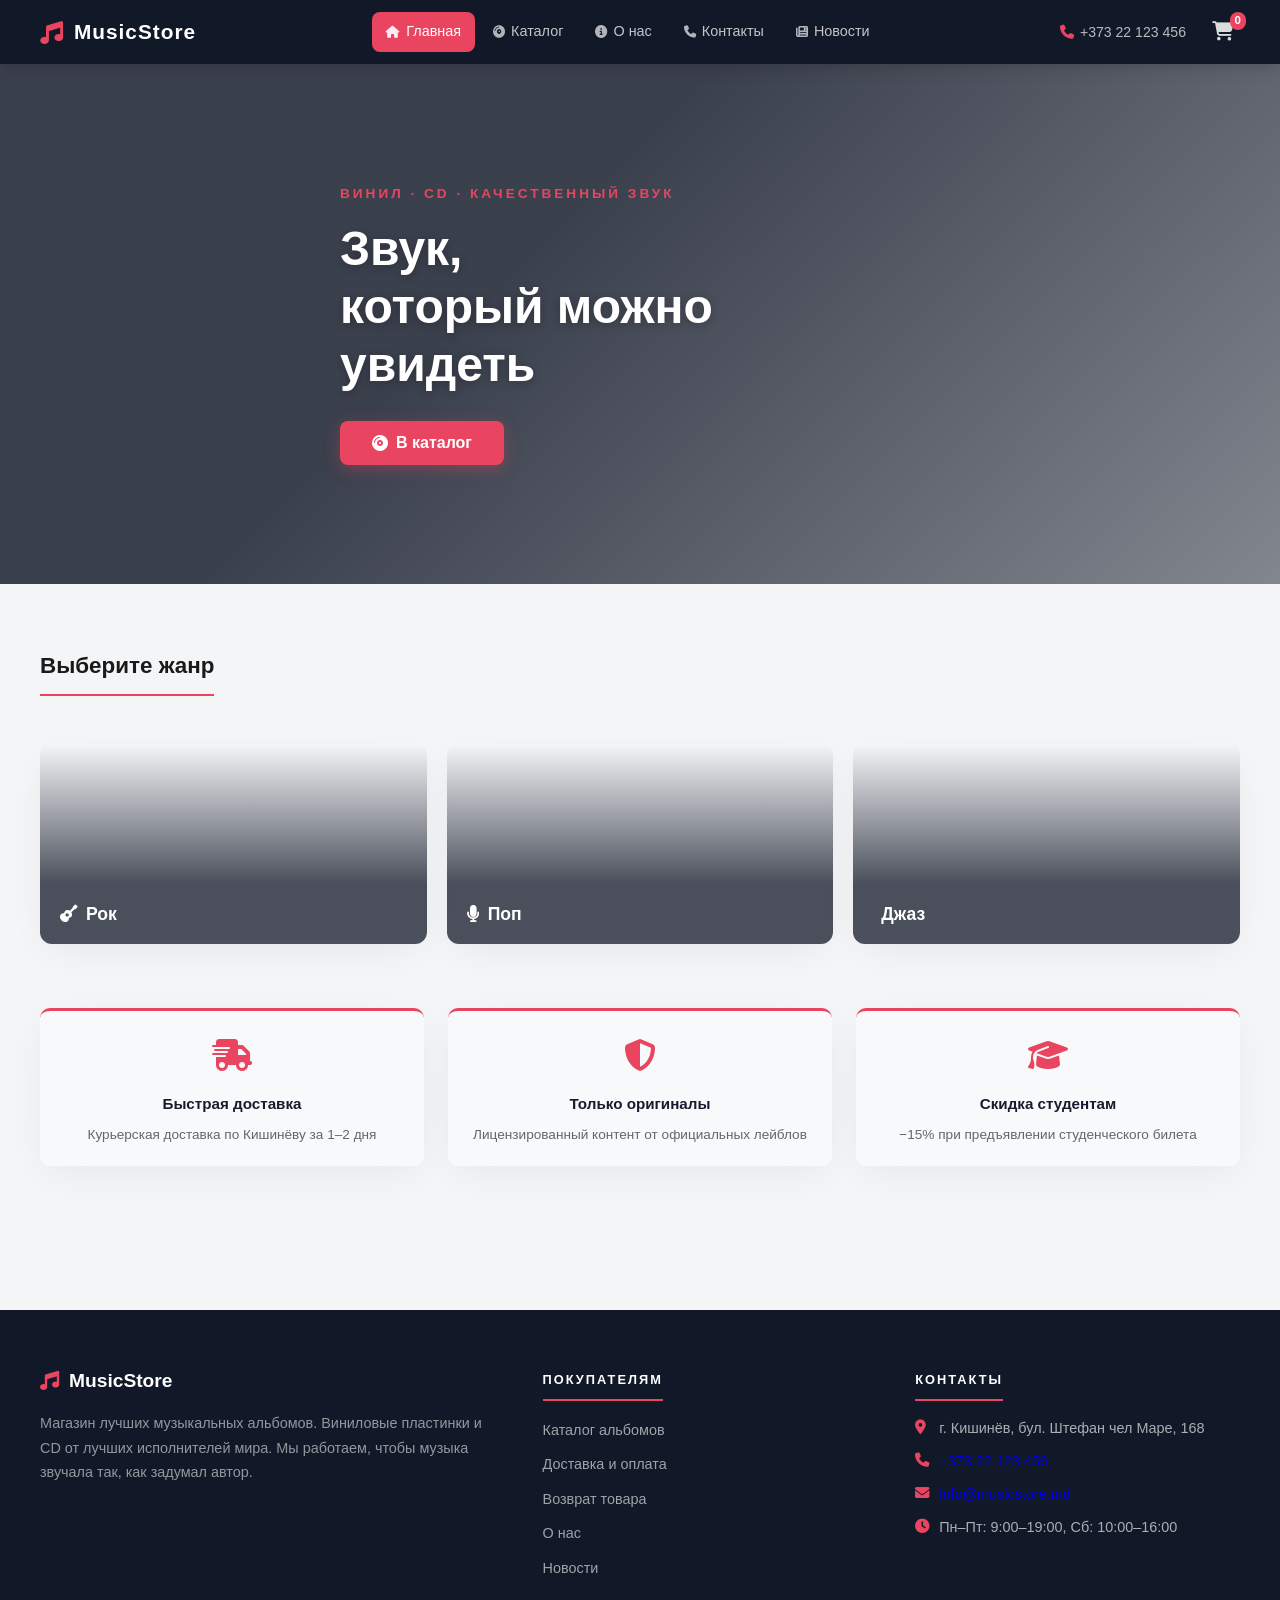
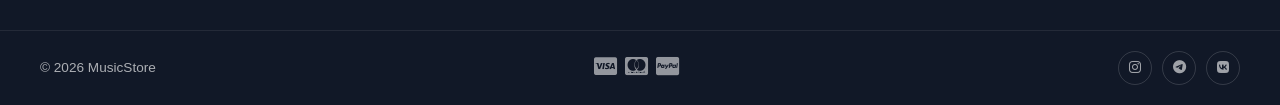
==== commit a9f2ead2: "chore: quick size difference" ====
--- a/index.html
+++ b/index.html
@@ -10,7 +10,6 @@
 </head>
 <body>
 
-<!-- ===== HEADER ===== -->
 <header class="site-header">
     <div class="container">
         <a href="index.html" class="site-logo">
@@ -33,23 +32,20 @@
     </div>
 </header>
 
-<!-- ===== HERO ===== -->
 <section class="hero">
     <div class="hero-overlay"></div>
     <div class="container hero-content">
         <p class="hero-tagline">Винил · CD · Качественный звук</p>
-        <h1>Звук,<br>который можно<br>потрогать</h1>
+        <h1>Звук,<br>который можно<br>увидеть</h1>
         <a href="pages/catalog/catalog.html" class="btn btn-primary hero-cta">
             <i class="fa-solid fa-compact-disc"></i> В каталог
         </a>
     </div>
 </section>
 
-<!-- ===== MAIN ===== -->
 <main class="main-wrap">
     <div class="container">
 
-        <!-- Genre map -->
         <section class="genres-section">
             <h2 class="section-title">Выберите жанр</h2>
             <div class="genres-grid">
@@ -68,7 +64,6 @@
             </div>
         </section>
 
-        <!-- Features -->
         <section class="features-section">
             <div class="feature-card">
                 <span class="feature-icon"><i class="fa-solid fa-truck-fast"></i></span>
@@ -90,7 +85,6 @@
     </div>
 </main>
 
-<!-- ===== FOOTER ===== -->
 <footer class="site-footer">
     <div class="footer-top">
         <div class="container">
--- a/style/common.css
+++ b/style/common.css
@@ -1,8 +1,3 @@
-/* ===================================================
-   MusicStore — Common styles (shared across all pages)
-   =================================================== */
-
-/* ---- Reset & Base ---- */
 *, *::before, *::after { box-sizing: border-box; }
 
 body {
@@ -16,7 +11,6 @@
 
 a { text-decoration: none; }
 
-/* ---- Design tokens ---- */
 :root {
     --clr-dark:    #111827;
     --clr-accent:  #E94560;
@@ -31,7 +25,6 @@
     --container:   1200px;
 }
 
-/* ---- Container ---- */
 .container {
     max-width: var(--container);
     width: calc(100% - 48px);
@@ -39,9 +32,6 @@
     margin-right: auto;
 }
 
-/* ============================================================
-   SITE HEADER (top nav, full-width)
-   ============================================================ */
 .site-header {
     background: var(--clr-dark);
     position: sticky;
@@ -59,7 +49,6 @@
     height: 64px;
 }
 
-/* Logo */
 .site-logo {
     display: flex;
     align-items: center;
@@ -74,7 +63,6 @@
 
 .site-logo i { color: var(--clr-accent); font-size: 1.1em; }
 
-/* Top nav */
 .top-nav {
     display: flex;
     list-style: none;
@@ -82,6 +70,7 @@
     padding: 0;
     gap: 4px;
     flex: 1;
+    justify-content: center;
 }
 
 .top-nav a {
@@ -104,7 +93,6 @@
 
 .top-nav a i { font-size: 0.85em; opacity: 0.9; }
 
-/* Header right: phone + cart */
 .header-right {
     display: flex;
     align-items: center;
@@ -149,9 +137,6 @@
     text-align: center;
 }
 
-/* ============================================================
-   SITE FOOTER (3-column, full-width)
-   ============================================================ */
 .site-footer {
     background: var(--clr-dark);
     color: rgba(255,255,255,0.65);
@@ -273,9 +258,6 @@
 
 .footer-payments i { font-size: 1.6em; color: rgba(255,255,255,0.55); }
 
-/* ============================================================
-   PAGE HERO (inner pages — replaces old dark header)
-   ============================================================ */
 .page-hero {
     background: var(--clr-dark);
     padding: 48px 0 44px;
@@ -292,9 +274,6 @@
 
 .page-hero h1 i { color: var(--clr-accent); margin-right: 10px; }
 
-/* ============================================================
-   UTILITY
-   ============================================================ */
 .btn {
     display: inline-flex;
     align-items: center;
--- a/index.css
+++ b/index.css
@@ -1,8 +1,3 @@
-/* ===================================================
-   index.css — Home page specific styles
-   =================================================== */
-
-/* ---- Hero ---- */
 .hero {
     position: relative;
     height: 520px;
@@ -48,7 +43,6 @@
     padding: 14px 32px;
 }
 
-/* ---- Genres grid ---- */
 .main-wrap { padding: 64px 0; }
 
 .genres-section { margin-bottom: 64px; }
@@ -101,7 +95,6 @@
     gap: 8px;
 }
 
-/* ---- Features ---- */
 .features-section {
     display: grid;
     grid-template-columns: repeat(3, 1fr);
@@ -334,7 +327,6 @@
     font-style: italic;
 }
 
-/* Feature cards */
 .features {
     display: flex;
     gap: 15px;
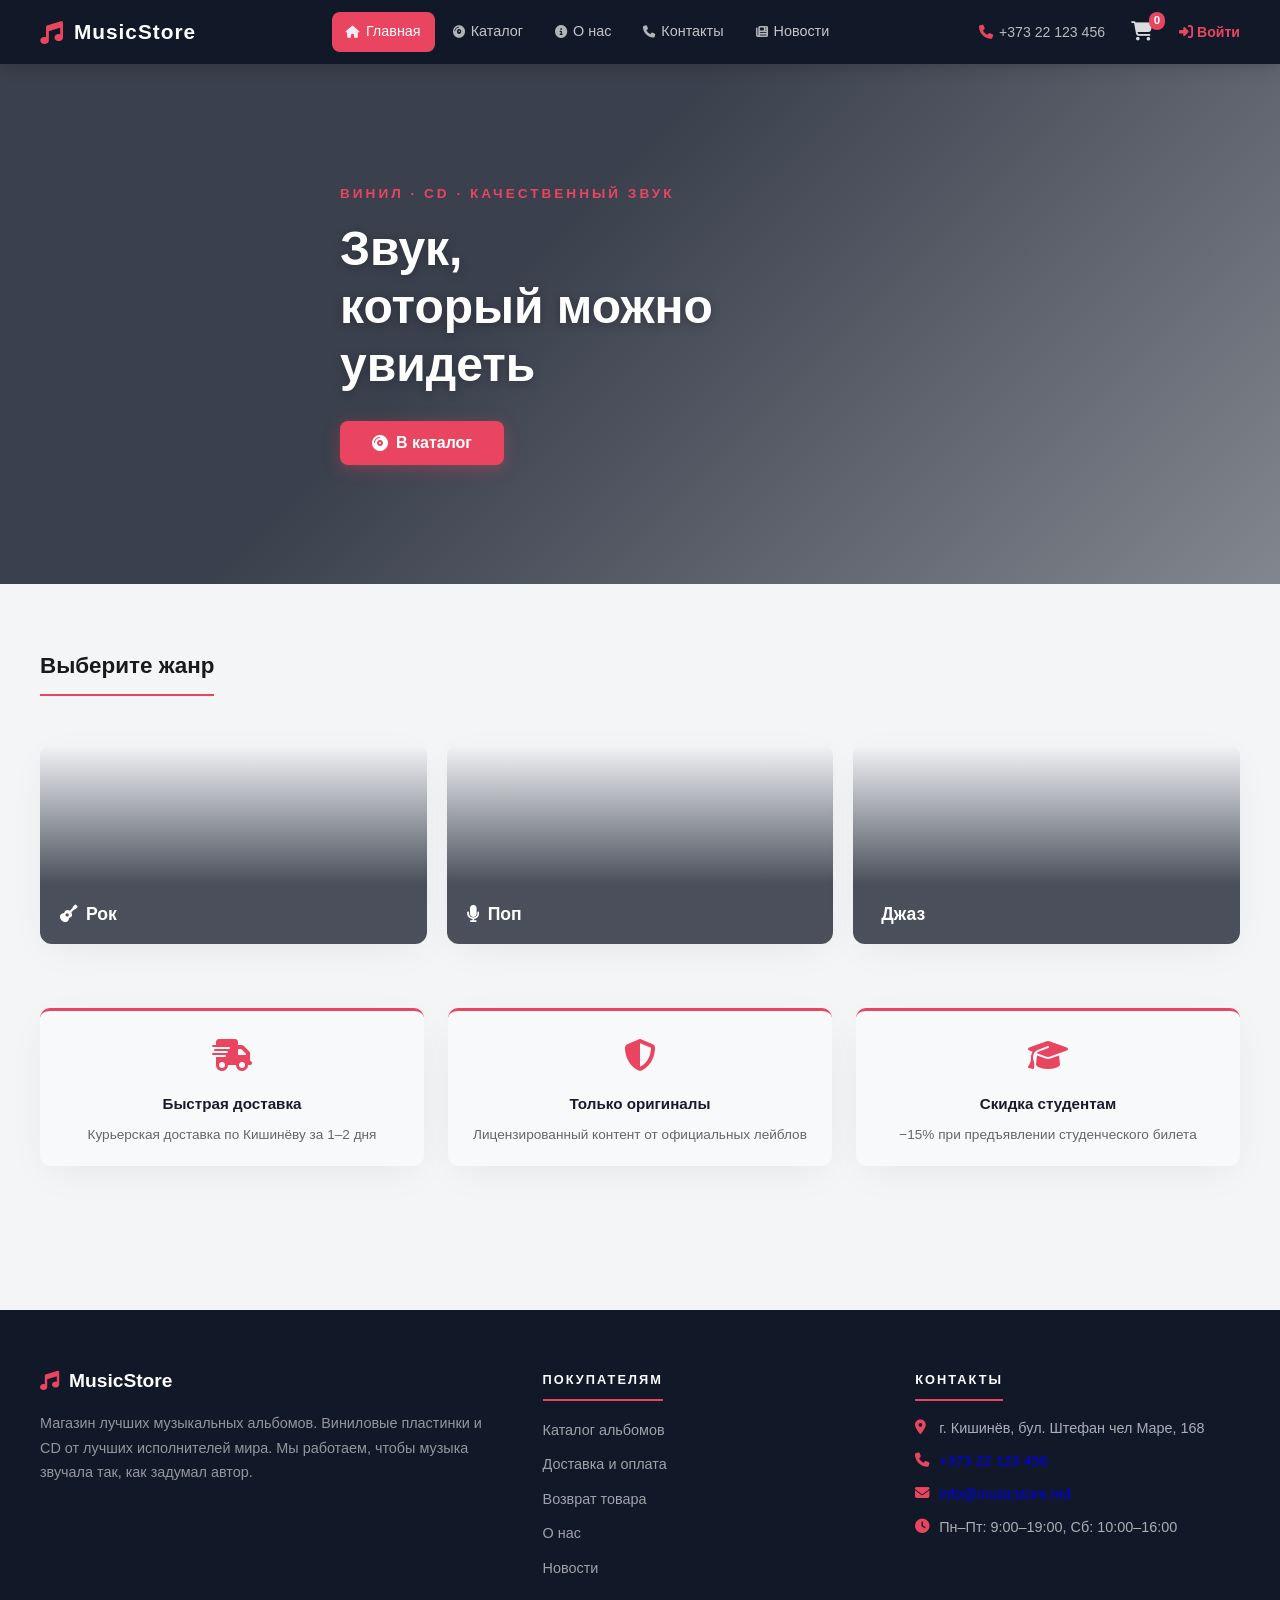
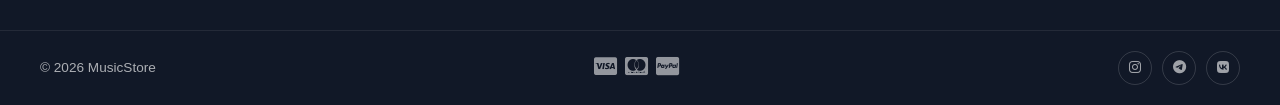
==== commit eee3390c: "feat: additional api and frontend for sign up/login and cart logic" ====
--- a/index.html
+++ b/index.html
@@ -28,6 +28,7 @@
                 <i class="fa-solid fa-cart-shopping"></i>
                 <span class="cart-badge">0</span>
             </a>
+            <span id="auth-area"></span>
         </div>
     </div>
 </header>
@@ -128,5 +129,6 @@
     </div>
 </footer>
 
+<script src="pages/auth/auth-nav.js"></script>
 </body>
 </html>
--- a/style/common.css
+++ b/style/common.css
@@ -137,6 +137,188 @@
     text-align: center;
 }
 
+.auth-login-link,
+.auth-logout-link,
+.auth-link {
+    color: var(--clr-accent);
+    font-size: 0.88em;
+    font-weight: 600;
+    text-decoration: none;
+    white-space: nowrap;
+    transition: opacity 0.2s;
+}
+.auth-login-link:hover,
+.auth-logout-link:hover { opacity: 0.75; }
+
+.auth-user-name {
+    color: rgba(255,255,255,0.8);
+    font-size: 0.88em;
+    white-space: nowrap;
+}
+
+/* =============================================
+   Cart Modal (shared across all pages)
+   ============================================= */
+
+#cart-overlay {
+    display: none;
+    position: fixed;
+    inset: 0;
+    background: rgba(0,0,0,0.35);
+    z-index: 1000;
+}
+
+#cart-overlay.open { display: block; }
+
+#cart-modal {
+    display: none;
+    position: fixed;
+    top: 64px;
+    right: 20px;
+    width: 360px;
+    max-height: calc(100vh - 84px);
+    background: #fff;
+    border-radius: var(--radius);
+    box-shadow: 0 8px 40px rgba(0,0,0,0.2);
+    z-index: 1001;
+    overflow: hidden;
+    flex-direction: column;
+}
+
+#cart-modal.open { display: flex; }
+
+.cart-modal-header {
+    display: flex;
+    align-items: center;
+    justify-content: space-between;
+    padding: 18px 20px;
+    background: var(--clr-dark);
+    color: #fff;
+    flex-shrink: 0;
+}
+
+.cart-modal-header h3 {
+    margin: 0;
+    font-size: 1em;
+    display: flex;
+    align-items: center;
+    gap: 8px;
+}
+
+.cart-modal-header h3 i { color: var(--clr-accent); }
+
+#cart-close {
+    background: none;
+    border: none;
+    color: rgba(255,255,255,0.7);
+    font-size: 1.4em;
+    cursor: pointer;
+    line-height: 1;
+    transition: color 0.2s;
+}
+
+#cart-close:hover { color: #fff; }
+
+#cart-items-list {
+    overflow-y: auto;
+    flex: 1;
+    padding: 8px 0;
+}
+
+.cart-item {
+    display: flex;
+    align-items: center;
+    gap: 12px;
+    padding: 12px 20px;
+    border-bottom: 1px solid #f0f0f0;
+}
+
+.cart-item:last-child { border-bottom: none; }
+
+.cart-item-name {
+    flex: 1;
+    font-size: 0.88em;
+    font-weight: 600;
+    color: var(--clr-text);
+}
+
+.cart-item-price {
+    font-size: 0.88em;
+    color: var(--clr-accent);
+    font-weight: 700;
+    white-space: nowrap;
+}
+
+.cart-item-qty {
+    display: flex;
+    align-items: center;
+    gap: 6px;
+}
+
+.cart-item-qty button {
+    width: 24px;
+    height: 24px;
+    border: 1.5px solid #ddd;
+    background: #fff;
+    border-radius: 6px;
+    cursor: pointer;
+    font-size: 0.95em;
+    line-height: 1;
+    color: #555;
+    transition: background 0.2s, border-color 0.2s;
+    display: flex;
+    align-items: center;
+    justify-content: center;
+}
+
+.cart-item-qty button:hover { background: var(--clr-accent); border-color: var(--clr-accent); color: #fff; }
+
+.cart-item-qty span {
+    min-width: 18px;
+    text-align: center;
+    font-size: 0.88em;
+    font-weight: 700;
+}
+
+.cart-item-remove {
+    background: none;
+    border: none;
+    color: #bbb;
+    cursor: pointer;
+    font-size: 1em;
+    transition: color 0.2s;
+    padding: 0;
+    margin-left: 4px;
+}
+
+.cart-item-remove:hover { color: var(--clr-accent); }
+
+.cart-empty {
+    display: none;
+    padding: 40px 20px;
+    text-align: center;
+    color: var(--clr-muted);
+    font-size: 0.9em;
+}
+
+.cart-footer {
+    display: none;
+    padding: 16px 20px;
+    border-top: 1px solid #eee;
+    background: #fafafa;
+    flex-shrink: 0;
+}
+
+.cart-total {
+    font-size: 0.95em;
+    margin-bottom: 12px;
+    color: var(--clr-text);
+}
+
+.cart-total strong { color: var(--clr-accent); font-size: 1.1em; }
+
+.cart-checkout-btn { display: block; text-align: center; }
+
 .site-footer {
     background: var(--clr-dark);
     color: rgba(255,255,255,0.65);
